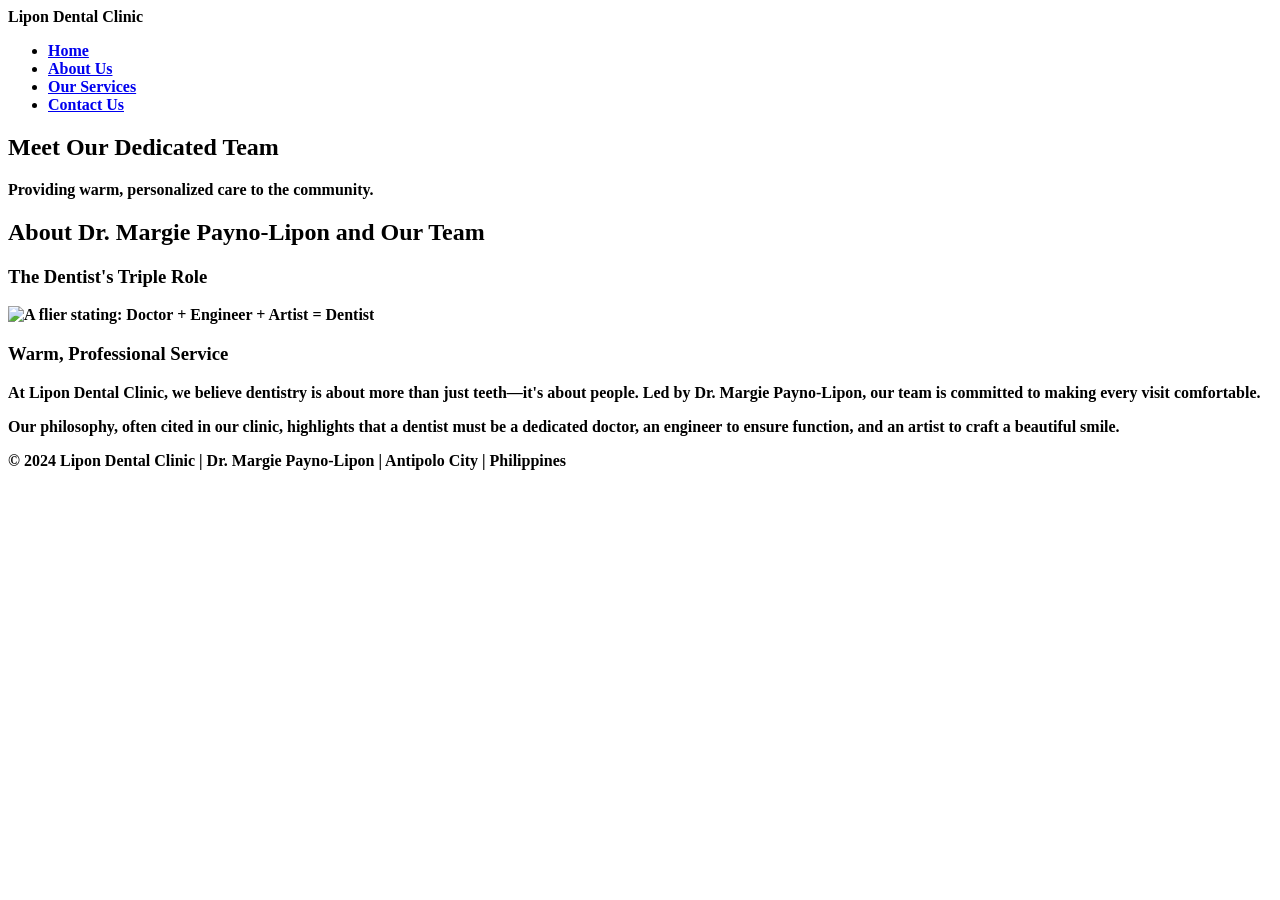
==== about.html @ e2c68709 "Create about.html" ====
<!DOCTYPE html>
<html lang="en">
<head>
    <meta charset="UTF-8">
    <meta name="viewport" content="width=device-width, initial-scale=1.0">
    <title>About Lipon Dental Clinic | Meet Dr. Margie Payno-Lipon and Team</title>
    <link rel="stylesheet" href="css/style.css">
</head>
<body>

    <header>
        <nav>
            <div class="logo-text"><strong>Lipon Dental Clinic</div>
            <ul>
                <li><a href="index.html">Home</a></li>
                <li><a href="about.html" class="active">About Us</a></li>
                <li><a href="services.html">Our Services</a></li>
                <li><a href="contact.html">Contact Us</a></li>
            </ul>
        </nav>
    </header>

    <main>
        <section class="hero about-hero">
            <h1>Meet Our Dedicated Team</h1>
            <p>Providing warm, personalized care to the community.</p>
        </section>

        <section class="about-container">
            <h2>About Dr. Margie Payno-Lipon and Our Team</h2>
            <div class="flex-grid">
                <div class="flex-item">
                    <h3>The Dentist's Triple Role</h3>
                    <img src="images/dentist-quote.jpg" alt="A flier stating: Doctor + Engineer + Artist = Dentist" class="img-responsive">
                </div>
                <div class="flex-item">
                    <h3>Warm, Professional Service</h3>
                    <p>At Lipon Dental Clinic, we believe dentistry is about more than just teeth—it's about people. Led by Dr. Margie Payno-Lipon, our team is committed to making every visit comfortable.</p>
                    <p>Our philosophy, often cited in our clinic, highlights that a dentist must be a dedicated doctor, an engineer to ensure function, and an artist to craft a beautiful smile.</p>
                </div>
            </div>
        </section>
    </main>

    <footer>
        <p>&copy; 2024 Lipon Dental Clinic | Dr. Margie Payno-Lipon | Antipolo City | Philippines</p>
    </footer>

</body>
</html>
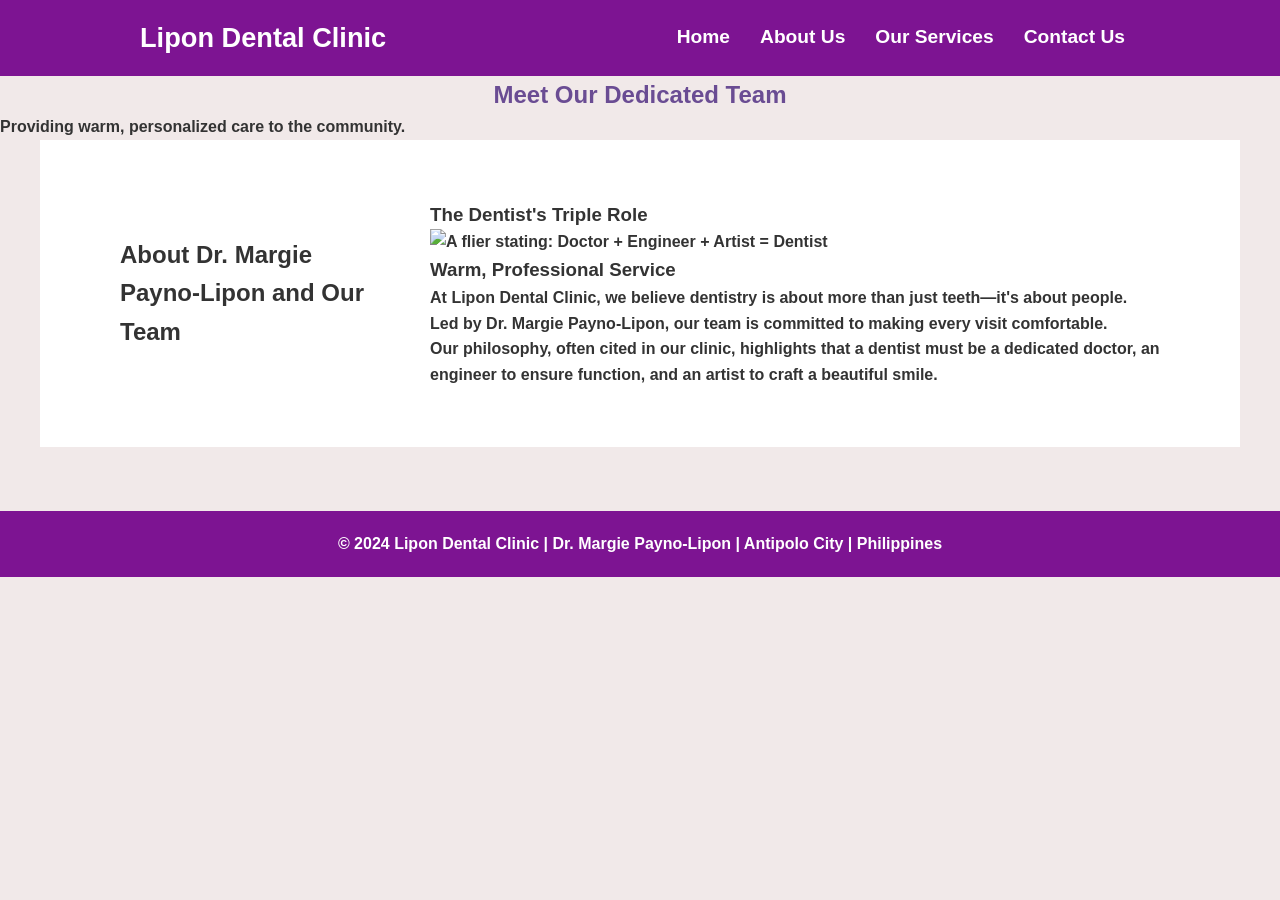
==== commit 55476abd: "Update about.html" ====
--- a/about.html
+++ b/about.html
@@ -4,7 +4,7 @@
     <meta charset="UTF-8">
     <meta name="viewport" content="width=device-width, initial-scale=1.0">
     <title>About Lipon Dental Clinic | Meet Dr. Margie Payno-Lipon and Team</title>
-    <link rel="stylesheet" href="css/style.css">
+    <link rel="stylesheet" href="css/all.css">
 </head>
 <body>
 
--- a/css/all.css
+++ b/css/all.css
@@ -0,0 +1,229 @@
+/* Basic Reset */
+* {
+    margin: 0;
+    padding: 0;
+    box-sizing: border-box;
+}
+
+body {
+    font-family: Arial, sans-serif;
+    line-height: 1.6;
+    color: #333;
+    background-color: #f4f4f4;
+}
+
+
+/* Navigation */
+header {
+    background: #7d1492;
+    color: white;
+    padding: 1rem 0;
+}
+
+.logo-text{
+    font-size: 1.7rem;
+    float: left;
+}
+nav {
+    display: flex;
+    justify-content: space-between;
+    align-items: center;
+    max-width: 1000px;
+    margin: auto;
+    
+}
+
+nav ul {
+    display: flex;
+    list-style: none;
+}
+
+nav ul li a {
+    color: white;
+    text-decoration: none;
+    padding: 0 15px;
+    font-size: 1.2rem;
+}
+
+nav ul li a.active {
+    font-weight: bold;
+}
+
+/* Appoint Section */
+.appoint-text {
+    background: #010e11;
+    text-align: center;
+    padding: 60px 20px;
+}
+
+.appoint-text p {
+    color: #e8e2e9;
+}
+
+.appoint-text h2 {
+    font-size: 2.5rem;
+    color: #f1eef1;
+    margin-bottom: 10px;
+}
+
+.cta-button {
+    display: inline-block;
+    background: #7d1492;
+    color: white;
+    padding: 10px 20px;
+    text-decoration: none;
+    border-radius: 5px;
+    margin-top: 20px;
+}
+
+/* Content Grid */
+.front-container {
+    display: flex;
+  background-color: white;
+  align-items: center;
+  justify-content: space-between;
+  padding: 60px 80px;
+  max-width: 1200px;
+  margin: auto;
+  gap: 40px;
+  flex-direction: row-reverse;
+}
+
+.front-container h1 {
+    font-family: 'Poppins', cursive;
+    color: #7d1492;
+}
+.front h2 {
+  color: #7d1492;
+  font-size: 32px;
+  line-height: 1.4;
+  margin-bottom: 20px;
+}
+
+.front p {
+  color: #161414;
+  font-size: 16px;
+  line-height: 1.6;
+  margin-bottom: 30px;
+}
+.clinic {
+    background: rgb(244, 238, 245);
+    padding: 15px;
+    border: 1px solid #ddd;
+    flex: 1;
+}
+
+.clinicfront img {
+    width: 100%;
+    height: auto;
+    border-radius: 10px;
+}
+
+/* Background */
+body{
+    background-color: #f1e9e9;
+}
+
+/* dentist */
+.Dentist {
+  display: flex;
+  background-color: white;
+  align-items: center;
+  justify-content: space-between;
+  padding: 60px 80px;
+  max-width: 1200px;
+  margin: auto;
+  gap: 40px;
+}
+
+.descrip {
+  flex: 1;
+}
+
+.descrip h2 {
+  color: #7d1492;
+  font-size: 32px;  
+  line-height: 1.4;
+  margin-bottom: 20px;
+}
+
+
+.image {
+  flex: 1;
+  text-align: right;
+}
+
+.image img {
+  max-width: 100%;
+  border-radius: 10px;
+}
+
+/*SERVICES*/
+ .servcontainer {
+            max-width: 800px;
+            margin: auto;
+            background: white;
+            padding: 20px;
+            border-radius: 15px;
+            box-shadow: 0 0 10px rgba(0,0,0,0.1);
+        }
+
+
+.services h2 {
+            color: #6a4c93;
+        }
+
+h1 {
+    text-align: center;
+    color: #6a4c93;
+        }
+       
+.services {
+            margin-top: 20px;
+        }
+
+.services h2 {    
+    color: #6a4c93;
+        }
+
+/* CONTACT */
+.contact-container {
+    max-width: 1000px;
+    margin: 40px auto;
+    text-align: center;
+    padding: 0 60px;
+    margin-top: auto;
+}        
+
+/* ABOUT */
+.about-container {
+  display: flex;
+  background-color: white;
+  align-items: center;
+  justify-content: space-between;
+  padding: 60px 80px;
+  max-width: 1200px;
+  margin: auto;
+  gap: 40px;
+}
+
+/* Footer */
+footer {
+    text-align: center;
+    padding: 20px;
+    background: #7d1492;
+    color: white;
+    margin-top: 5%;
+}
+
+
+/* Simple Mobile Responsive */
+@media (max-width: 768px) {
+    .grid-container {
+        flex-direction: column;
+    }
+    
+    nav {
+        flex-direction: column;
+    }
+}
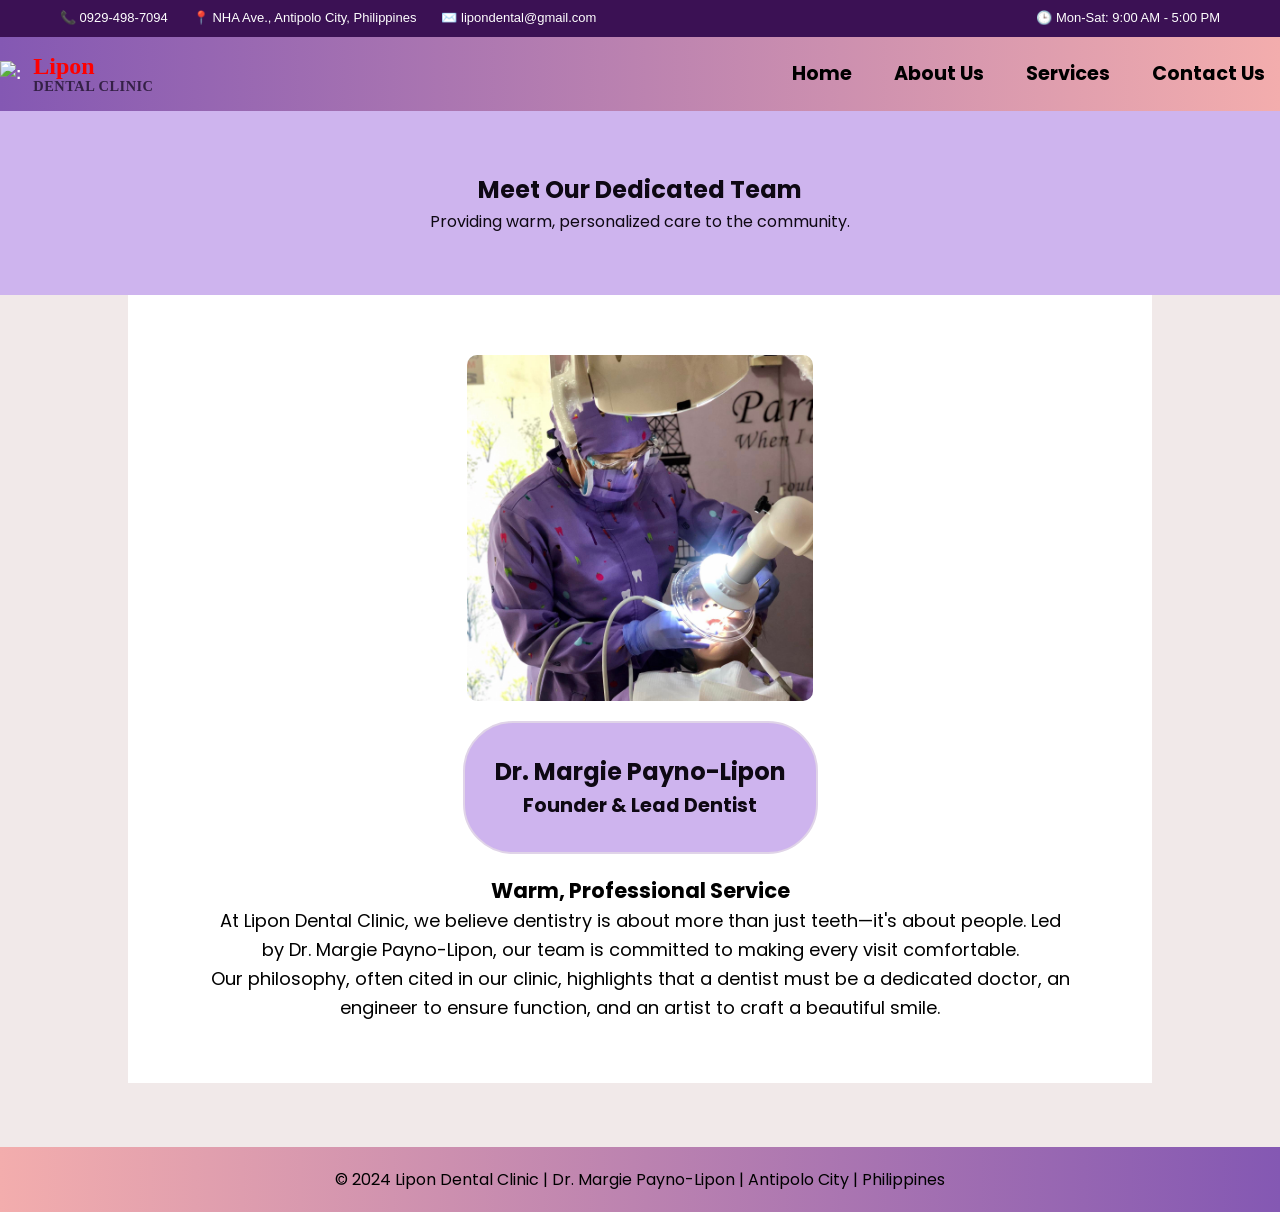
==== commit 3f82370d: "Add files via upload" ====
--- a/about.html
+++ b/about.html
@@ -1,50 +1,78 @@
-<!DOCTYPE html>
-<html lang="en">
-<head>
-    <meta charset="UTF-8">
-    <meta name="viewport" content="width=device-width, initial-scale=1.0">
-    <title>About Lipon Dental Clinic | Meet Dr. Margie Payno-Lipon and Team</title>
-    <link rel="stylesheet" href="css/all.css">
-</head>
-<body>
-
-    <header>
-        <nav>
-            <div class="logo-text"><strong>Lipon Dental Clinic</div>
-            <ul>
-                <li><a href="index.html">Home</a></li>
-                <li><a href="about.html" class="active">About Us</a></li>
-                <li><a href="services.html">Our Services</a></li>
-                <li><a href="contact.html">Contact Us</a></li>
-            </ul>
-        </nav>
-    </header>
-
-    <main>
-        <section class="hero about-hero">
-            <h1>Meet Our Dedicated Team</h1>
-            <p>Providing warm, personalized care to the community.</p>
-        </section>
-
-        <section class="about-container">
-            <h2>About Dr. Margie Payno-Lipon and Our Team</h2>
-            <div class="flex-grid">
-                <div class="flex-item">
-                    <h3>The Dentist's Triple Role</h3>
-                    <img src="images/dentist-quote.jpg" alt="A flier stating: Doctor + Engineer + Artist = Dentist" class="img-responsive">
-                </div>
-                <div class="flex-item">
-                    <h3>Warm, Professional Service</h3>
-                    <p>At Lipon Dental Clinic, we believe dentistry is about more than just teeth—it's about people. Led by Dr. Margie Payno-Lipon, our team is committed to making every visit comfortable.</p>
-                    <p>Our philosophy, often cited in our clinic, highlights that a dentist must be a dedicated doctor, an engineer to ensure function, and an artist to craft a beautiful smile.</p>
-                </div>
-            </div>
-        </section>
-    </main>
-
-    <footer>
-        <p>&copy; 2024 Lipon Dental Clinic | Dr. Margie Payno-Lipon | Antipolo City | Philippines</p>
-    </footer>
-
-</body>
-</html>
+<!DOCTYPE html>
+<html lang="en">
+<head>
+    <meta charset="UTF-8">
+    <meta name="viewport" content="width=device-width, initial-scale=1.0">
+    <title>About Lipon Dental Clinic | Meet Dr. Margie Payno-Lipon and Team</title>
+    <link rel="stylesheet" href="css/about.css">
+    <link href="https://fonts.googleapis.com/css2?family=Poppins:wght@400;600;700&display=swap" rel="stylesheet">
+</head>
+<body>
+
+    <div class="top-bar">
+    <div class="container">
+        <!-- Left Side Group -->
+        <div class="contact-left">
+            <span>📞 0929-498-7094</span>
+            <span>📍 NHA Ave., Antipolo City, Philippines</span>
+            <span>✉️ lipondental@gmail.com</span>
+        </div>
+
+        <!-- Right Side Group -->
+        <div class="schedule-right">
+            <span>🕒 Mon-Sat: 9:00 AM - 5:00 PM</span>
+        </div>
+    </div>
+</div>
+    
+    <header>
+        <nav>
+            <div class="logo-text">
+                <strong>
+                    <img src="images/logo.jpg" alt=":"> 
+                </strong>
+                  <span class="logo-title">
+                <span class="brand-name">Lipon</span>
+                <span class="brand-sub">DENTAL CLINIC</span>
+            </span>
+                </div>
+            
+                    <ul class="nav">
+                <div class="logo-text">
+                <li><a href="index.html" class="active">Home</a></li>
+                <li><a href="about.html">About Us</a></li>
+                <li><a href="services.html">Services</a></li>
+                <li><a href="contact.html">Contact Us</a></li>
+            </ul>
+        </nav>
+    </header>
+
+    <main>
+        <section class="headtext">
+            <h1>Meet Our Dedicated Team</h1>
+            <p>Providing warm, personalized care to the community.</p>
+        </section>
+
+        <section class="pic-container">
+            <img src="images/Dentist.jpg" alt="Dental Implants"> 
+
+            <div class="pictext">
+            <h2>Dr. Margie Payno-Lipon</h2>
+            <h3>Founder & Lead Dentist</h3>
+            </div>
+
+                <div class="descrip-item">
+                    <h3>Warm, Professional Service</h3>
+                    <p>At Lipon Dental Clinic, we believe dentistry is about more than just teeth—it's about people. Led by Dr. Margie Payno-Lipon, our team is committed to making every visit comfortable.</p>
+                    <p>Our philosophy, often cited in our clinic, highlights that a dentist must be a dedicated doctor, an engineer to ensure function, and an artist to craft a beautiful smile.</p>
+                </div>
+            
+        </section>
+    </main>
+
+    <footer>
+        <p>&copy; 2024 Lipon Dental Clinic | Dr. Margie Payno-Lipon | Antipolo City | Philippines</p>
+    </footer>
+
+</body>
+</html>
--- a/css/about.css
+++ b/css/about.css
@@ -0,0 +1,243 @@
+/* Basic Reset */
+* {
+    margin: 0;
+    padding: 0;
+    box-sizing: border-box;
+}
+
+.top-bar {
+    background-color: #3b1154; 
+    color: white;
+    padding: 8px 0;
+    font-size: 13px;
+    width: 100%;
+}
+
+.top-bar .container {
+    display: flex;
+    justify-content: space-between; /* Pushes groups to the far left and right */
+    align-items: center;
+    max-width: 1200px; /* Limits width to match your main header */
+    margin: 0 auto;    /* Centers the container on the screen */
+    padding: 0 20px;   /* Adds a small gap from the very edge of the screen */
+}
+
+.contact-left {
+    display: flex;
+    gap: 25px; /* Adds space between the phone, address, and email */
+}
+
+
+body {
+    font-family: Arial, sans-serif;
+    line-height: 1.6;
+    color: #333;
+    background-color: #f4f4f4;
+}
+
+
+/* Navigation */
+header {
+    background: #8458b3;
+    color: white;
+    padding: 1rem 0;
+    background: linear-gradient(to right, #8458b3, rgb(243, 173, 173))
+}
+
+/* Logo and Brand */
+.logo-text{
+   display: inline-flex;
+   
+   align-items: center;
+   gap: 12px;
+   
+   
+
+}
+.logo-title {
+    display: flex;
+  flex-direction: column;
+  line-height: 1.1;           
+  font-family: 'Georgia', serif; 
+}
+
+.brand-name {
+  color: #ff0000;          
+  font-weight: bold;
+  font-size: 1.5rem;         
+}
+
+/* Styling for the bottom line brand name (DENTAL CLINIC) */
+.brand-sub {
+  color: #342046;             
+  font-size: 0.9rem;          
+  font-weight: bold;
+  text-transform: uppercase;  
+  letter-spacing: 0.5px;      
+}
+
+
+.logo-text strong img {
+    width: 60px;
+    height: auto;
+}
+nav {
+    display: flex;
+    justify-content: space-between;
+    align-items: center;
+    max-width: 1700px;
+    margin: auto;  
+}
+
+nav ul {
+    display: flex;
+    list-style: none;
+    gap: 20px;
+}
+
+nav ul li a {
+    color: black;
+    text-decoration: none;
+    padding: 0 15px;
+    font-size: 1.2rem;
+    font-weight: bold;
+    font-family: 'Poppins', sans-serif;
+}
+
+
+
+/* Meet our dedicated team */
+.headtext {
+    background: #ceb4ee;
+    color: #0e0813;
+    text-align: center;
+    padding: 60px 20px;
+    margin: 0px auto;
+    width: 100%;
+    font-family: 'Poppins', sans-serif;
+    
+}
+
+/* Dr. Lipon Picture */
+.pic-container {
+    display: flex;
+    flex-direction: column;
+    align-items: center;
+    background-color: white;
+    width: 80%;
+    max-width: 1200px;
+    padding: 60px 80px;
+    margin-left: auto;
+    margin-right: auto;
+    gap: 20px;
+}
+
+.pic-container img {
+  max-width: 40%;
+  border-radius: 10px;
+}
+
+.pictext {
+    background-color: #ceb4ee;
+    padding: 30px;
+    color: #0e0813;
+    display: flex;
+    flex-direction: column;
+    border: 1px solid #ccc;
+    border-color: #e0d4e8;
+    border-radius: 50px;
+    border-width: 2px;
+    font-family: 'Poppins', sans-serif;
+}
+
+.pictext h3 {
+    font-size: 120%;
+    text-align: center;
+}
+
+/* Dr. Lipon Description */
+.descrip-item {
+  margin-top: 0px ;
+  color: black;
+  font-size: 18px;
+  text-align: center;
+  width: 100%;
+  font-family: 'Poppins', sans-serif;
+}
+
+/* Background */
+body{
+    background-color: #f1e9e9;
+}
+
+
+
+/* Footer */
+footer {
+    text-align: center;
+    padding: 20px;
+    background: #8458b3;
+    color: black;
+    margin-top: 5%;
+    font-family: 'Poppins', sans-serif;
+    background: linear-gradient(to left, #8458b3, rgb(243, 173, 173))
+}
+
+
+/* Mobile Responsive Styles */
+@media screen and (max-width: 768px) {
+    /* Stack Nav Links */
+    nav {
+        flex-direction: column;
+        padding: 10px;
+    }
+
+    .logo-text {
+        float: none;
+        margin-bottom: 15px;
+    }
+
+    nav ul {
+        flex-direction: column;
+        width: 100%;
+        text-align: center;
+    }
+
+    nav ul li {
+        margin: 10px 0;
+    }
+
+    /* Stack Row Containers into Columns */
+    .front-container, 
+    .Dentist, 
+    .about-container {
+        flex-direction: column !important;
+        padding: 40px 20px;
+        text-align: center;
+    }
+
+    /* Fix Image Scaling */
+    .image, .clinicfront {
+        width: 100%;
+    }
+
+    .image img, .clinicfront img {
+        max-width: 100%;
+        height: auto;
+    }
+
+    /* Adjust Headings for smaller screens */
+    .appoint-text h2, 
+    .front h2, 
+    .descrip h2 {
+        font-size: 1.8rem;
+    }
+
+    /* Adjust Outer Containers */
+    .contact-container, 
+    .servcontainer {
+        width: 95%;
+        padding: 20px;
+        margin: 20px auto;
+    }
+}
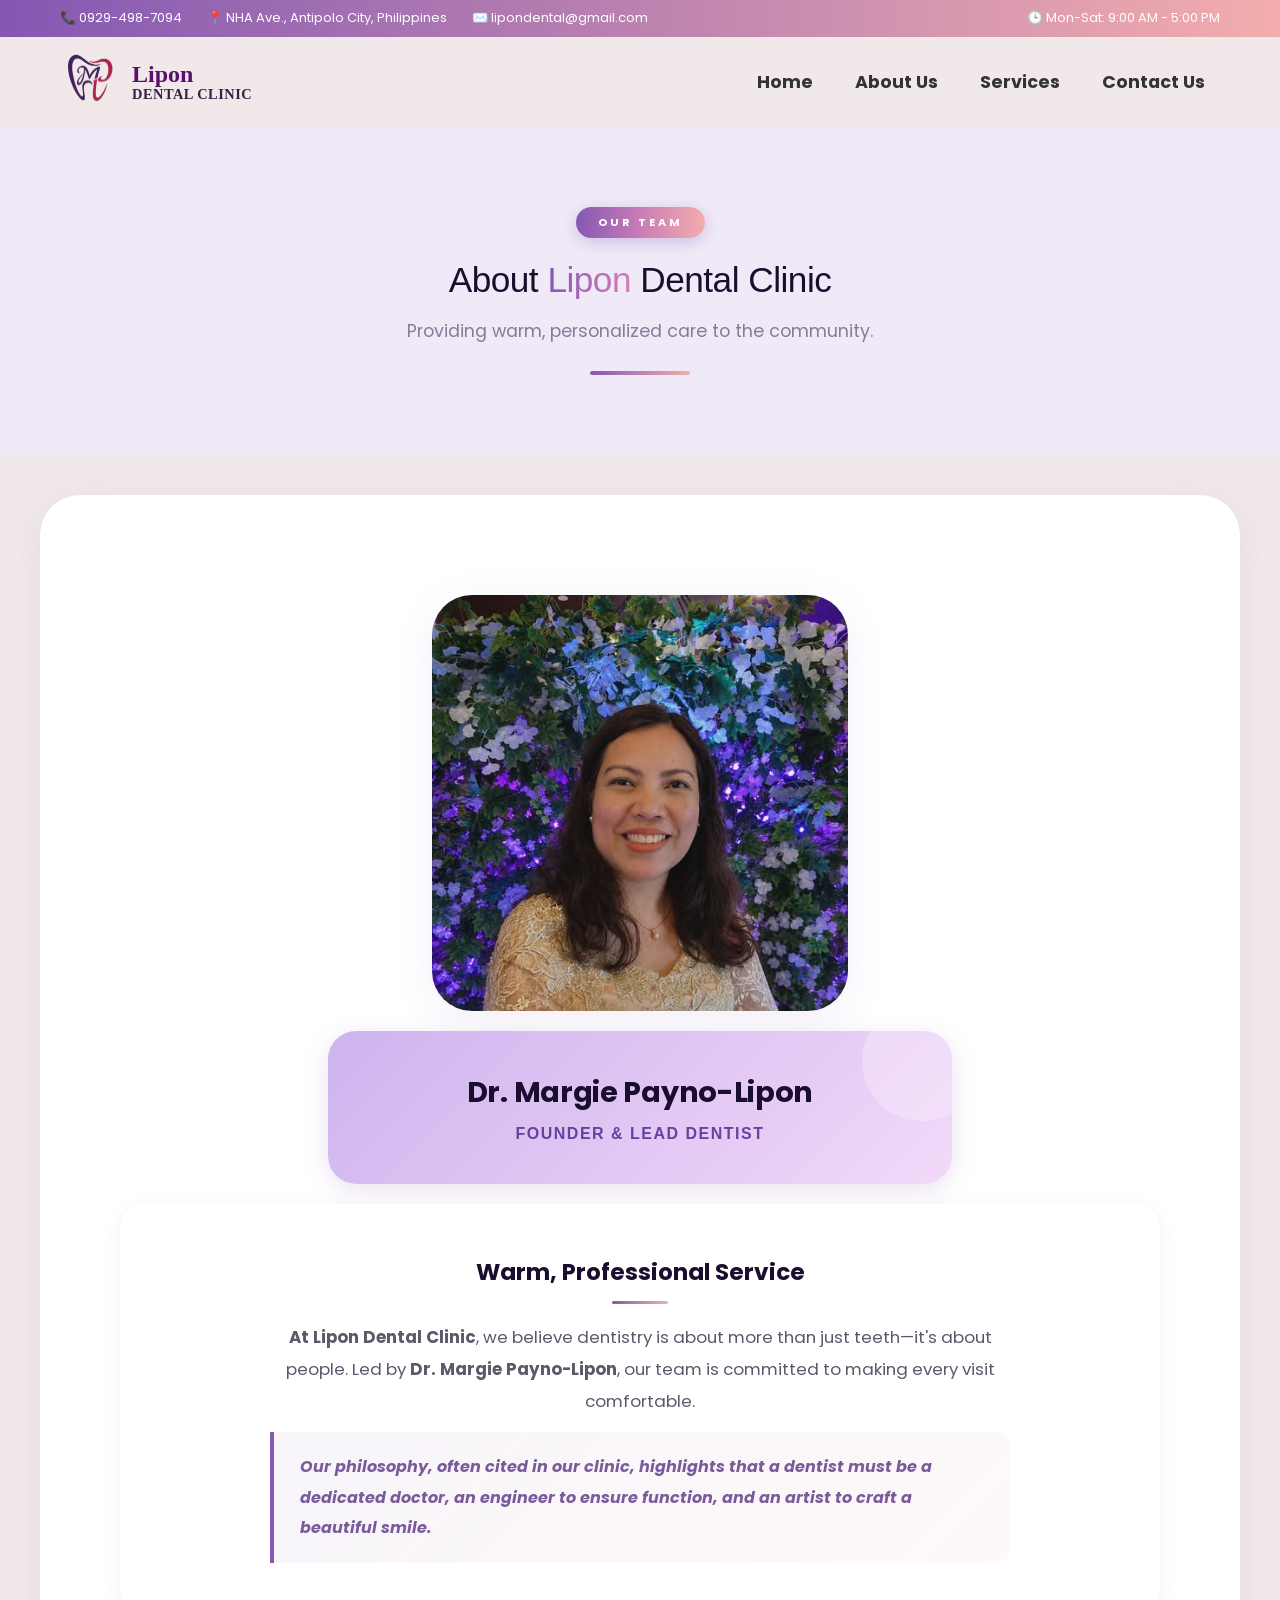
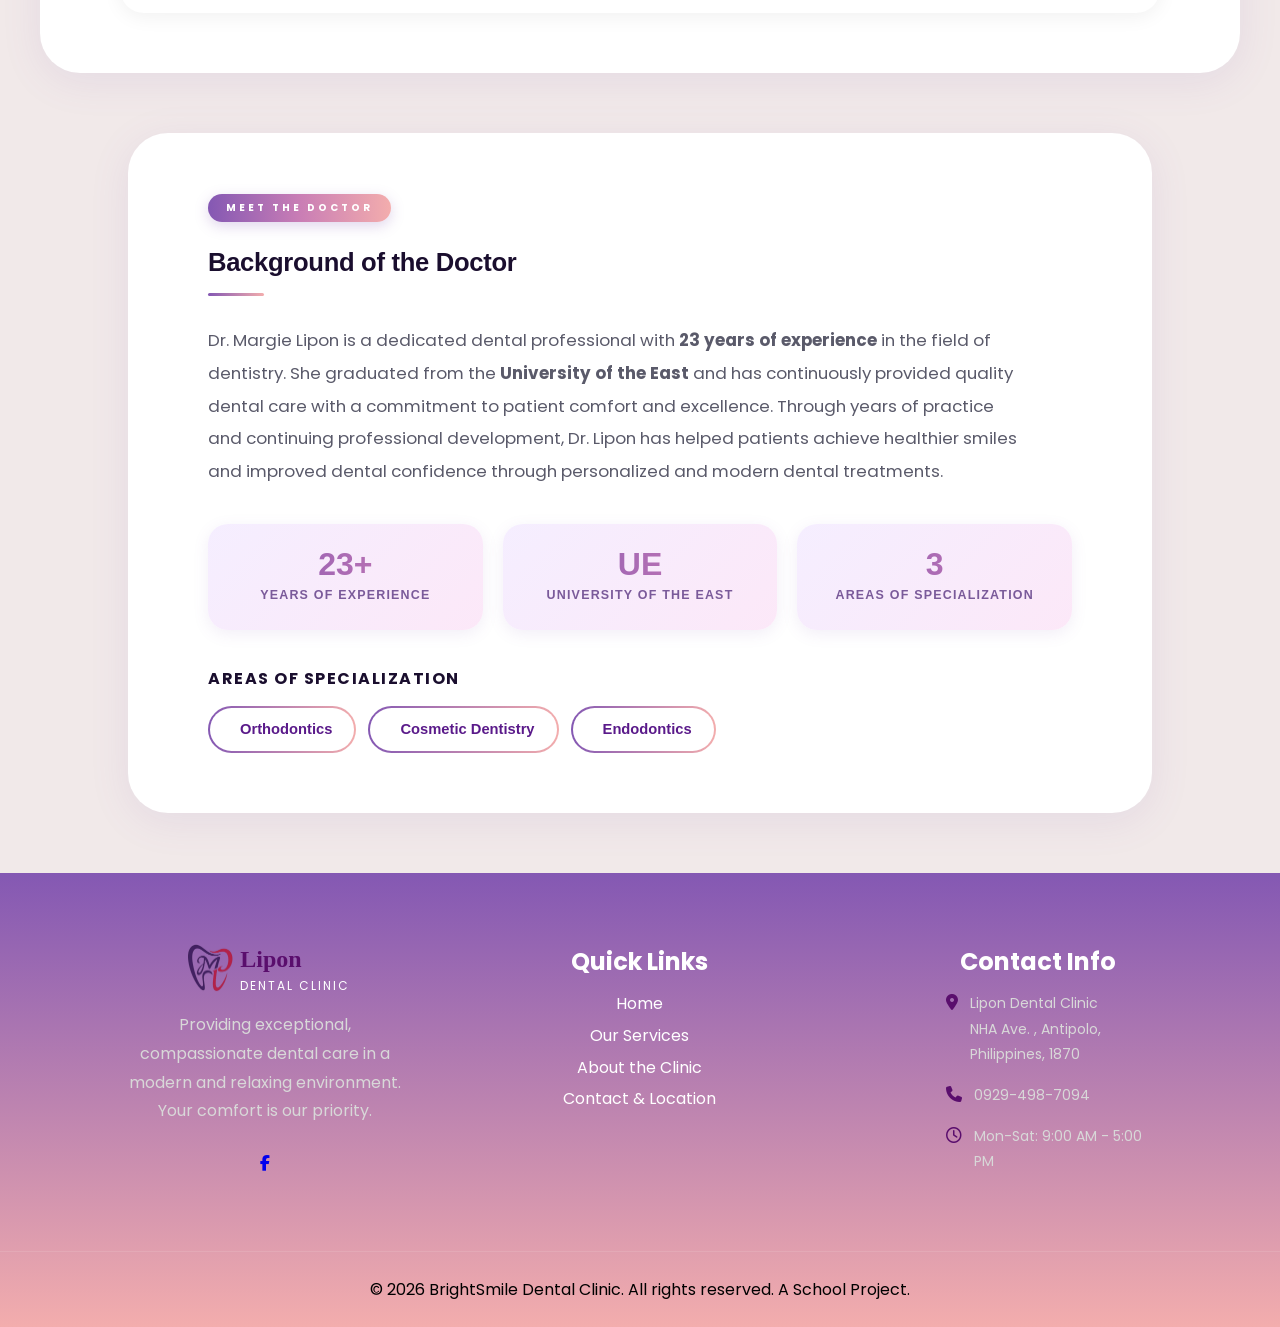
==== commit 1b68e12f: "Add files via upload" ====
--- a/about.html
+++ b/about.html
@@ -6,6 +6,7 @@
     <title>About Lipon Dental Clinic | Meet Dr. Margie Payno-Lipon and Team</title>
     <link rel="stylesheet" href="css/about.css">
     <link href="https://fonts.googleapis.com/css2?family=Poppins:wght@400;600;700&display=swap" rel="stylesheet">
+    <link rel="stylesheet" href="https://cdnjs.cloudflare.com/ajax/libs/font-awesome/6.5.1/css/all.min.css">
 </head>
 <body>
 
@@ -48,13 +49,16 @@
     </header>
 
     <main>
-        <section class="headtext">
-            <h1>Meet Our Dedicated Team</h1>
-            <p>Providing warm, personalized care to the community.</p>
-        </section>
+       <section class="headtext">
+    <span class="eyebrow"> Our Team </span>
+   
+    <h1>About <span class="highlight">Lipon</span> Dental Clinic</h1>
+    <p>Providing warm, personalized care to the community.</p>
+    <div class="headtext-divider"></div>
+</section>
 
         <section class="pic-container">
-            <img src="images/Dentist.jpg" alt="Dental Implants"> 
+            <img src="images/Doc.LIpon.jpg" alt="Dental Implants"> 
 
             <div class="pictext">
             <h2>Dr. Margie Payno-Lipon</h2>
@@ -63,16 +67,130 @@
 
                 <div class="descrip-item">
                     <h3>Warm, Professional Service</h3>
-                    <p>At Lipon Dental Clinic, we believe dentistry is about more than just teeth—it's about people. Led by Dr. Margie Payno-Lipon, our team is committed to making every visit comfortable.</p>
-                    <p>Our philosophy, often cited in our clinic, highlights that a dentist must be a dedicated doctor, an engineer to ensure function, and an artist to craft a beautiful smile.</p>
+                    <p><b>At Lipon Dental Clinic</b>, we believe dentistry is about more than just teeth—it's about people. Led by <b>Dr. Margie Payno-Lipon</b>, our team is committed to making every visit comfortable.</p>
+                    <p><b>Our philosophy, often cited in our clinic, highlights that a dentist must be a dedicated doctor, an engineer to ensure function, and an artist to craft a beautiful smile.</b></p>
                 </div>
             
         </section>
+
+        </section>
+
+        <!-- ── DOCTOR BACKGROUND SECTION ── -->
+        <section class="doctor-bg-section">
+            <span class="section-label">Meet the Doctor</span>
+            <h3>Background of the Doctor</h3>
+            <div class="doctor-bg-divider"></div>
+
+            <p class="bio">
+                Dr. Margie Lipon is a dedicated dental professional with <strong>23 years of experience</strong> in the field of dentistry. She graduated from the <strong>University of the East</strong> and has continuously provided quality dental care with a commitment to patient comfort and excellence. Through years of practice and continuing professional development, Dr. Lipon has helped patients achieve healthier smiles and improved dental confidence through personalized and modern dental treatments.
+            </p>
+
+            <!-- Stats -->
+            <div class="doctor-stats">
+                <div class="stat-card">
+                    <div class="stat-number">23+</div>
+                    <div class="stat-label">Years of Experience</div>
+                </div>
+                <div class="stat-card">
+                    <div class="stat-number">UE</div>
+                    <div class="stat-label">University of the East</div>
+                </div>
+                <div class="stat-card">
+                    <div class="stat-number">3</div>
+                    <div class="stat-label">Areas of Specialization</div>
+                </div>
+            </div>
+
+            <!-- Specializations -->
+            <div class="specializations-title">Areas of Specialization</div>
+            <div class="spec-tags">
+                <span class="spec-tag"><span class="spec-icon"></span> Orthodontics</span>
+                <span class="spec-tag"><span class="spec-icon"></span> Cosmetic Dentistry</span>
+                <span class="spec-tag"><span class="spec-icon"></span> Endodontics</span>
+            </div>
+        </section>
+
     </main>
 
     <footer>
-        <p>&copy; 2024 Lipon Dental Clinic | Dr. Margie Payno-Lipon | Antipolo City | Philippines</p>
-    </footer>
+  <div class="footer-container">
 
+    
+    <div class="footer-box">
+      <div class="logo">
+        <div class="logo-text"><strong>      
+            <img src="images/logo.jpg" alt=":"> 
+                </strong>
+            </div>
+        <div>
+          <h2 style="color: #5a0e6d;">Lipon</h2>
+          <span style="color: white;">DENTAL CLINIC</span>
+        </div>
+      </div>
+
+      <p>
+        Providing exceptional, compassionate dental care
+        in a modern and relaxing environment. Your
+        comfort is our priority.
+      </p>
+
+      <div class="socials">
+        <a href="https://www.facebook.com/profile.php?id=100076051967829&rdid=zDKnbMTBzOsSBwg0&share_url=https%3A%2F%2Fwww.facebook.com%2Fshare%2F1KuawXyeBv%2F" target="_blank"> <i class="fa-brands fa-facebook-f"></i></a>
+      </div>
+    </div>
+
+    
+    <div class="footer-box">
+      <h3>Quick Links</h3>
+      <ul>
+        <li><a href="index.html">Home</a></li>
+        <li><a href="services.html">Our Services</a></li>
+        <li><a href="about.html">About the Clinic</a></li>
+        <li><a href="contact.html">Contact & Location</a></li>
+      </ul>
+    </div>
+
+
+    
+    <div class="footer-box">
+        <div class="contact-header">
+            <h3>Contact Info</h3>
+        </div>
+      
+      <div class="contact-item">
+        <i class="fa-solid fa-location-dot"></i>
+        <p>Lipon Dental Clinic<br>NHA Ave. , Antipolo, Philippines, 1870</p>
+      </div>
+
+      <div class="contact-item">
+        <i class="fa-solid fa-phone"></i>
+        <p>0929-498-7094</p>
+      </div>
+
+      <div class="contact-item">
+        <i class="fa-regular fa-clock"></i>
+        <p>
+          Mon-Sat: 9:00 AM - 5:00 PM
+        </p>
+      </div>
+    </div>
+
+  </div>
+
+  
+  <div class="footer-bottom">
+    © 2026 BrightSmile Dental Clinic. All rights reserved. A School Project.
+  </div>
+
+    <script>
+    window.addEventListener('scroll', function () {
+        const header = document.querySelector('header');
+        if (window.scrollY > 10) {
+            header.classList.add('scrolled');
+        } else {
+            header.classList.remove('scrolled');
+        }
+    });
+</script>
 </body>
 </html>
--- a/css/about.css
+++ b/css/about.css
@@ -1,243 +1,728 @@
-/* Basic Reset */
 * {
     margin: 0;
     padding: 0;
     box-sizing: border-box;
 }
 
+/* ── bisaya ── */
+/* Ito yung pinaka taas na mini info bar */
 .top-bar {
-    background-color: #3b1154; 
     color: white;
     padding: 8px 0;
     font-size: 13px;
     width: 100%;
-}
-
+    position: relative;
+    top: 0;
+    background: linear-gradient(to right, #8458b3, rgb(243, 173, 173));
+}
+
+/* Container para maayos yung alignment ng laman */
 .top-bar .container {
     display: flex;
-    justify-content: space-between; /* Pushes groups to the far left and right */
+    justify-content: space-between;
     align-items: center;
-    max-width: 1200px; /* Limits width to match your main header */
-    margin: 0 auto;    /* Centers the container on the screen */
-    padding: 0 20px;   /* Adds a small gap from the very edge of the screen */
+    max-width: 1200px;
+    margin: 0 auto;
+    padding: 0 20px;
 }
 
 .contact-left {
     display: flex;
-    gap: 25px; /* Adds space between the phone, address, and email */
-}
-
-
+    gap: 25px;
+}
+
+/* ── BODY ── */
+/* Overall design ng buong page */
 body {
-    font-family: Arial, sans-serif;
+    font-family: 'Poppins', Arial, sans-serif;
     line-height: 1.6;
     color: #333;
-    background-color: #f4f4f4;
-}
-
-
-/* Navigation */
+    background-color: #f1e9e9;
+}
+
+/* Sticky navbar para kahit nag scroll ka visible parin */
 header {
-    background: #8458b3;
-    color: white;
+    background: #f1e9e9;
     padding: 1rem 0;
-    background: linear-gradient(to right, #8458b3, rgb(243, 173, 173))
-}
-
-/* Logo and Brand */
-.logo-text{
-   display: inline-flex;
-   
-   align-items: center;
-   gap: 12px;
-   
-   
-
-}
+    width: 100%;
+    position: sticky;
+    top: 0;
+    z-index: 999;
+    transition: all 0.3s ease;
+}
+
+header.scrolled {
+    background: rgba(255, 255, 255, 0.8);
+    backdrop-filter: blur(10px);
+    -webkit-backdrop-filter: blur(10px);
+    box-shadow: 0 2px 10px rgba(0,0,0,0.1);
+}
+
+
+nav {
+    display: flex;
+    justify-content: space-between;
+    align-items: center;
+    max-width: 1200px;
+    margin: auto;
+    padding: 0 20px;
+}
+
+.logo-text {
+    display: inline-flex;
+    align-items: center;
+    gap: 12px;
+    text-decoration: none;
+}
+
 .logo-title {
     display: flex;
-  flex-direction: column;
-  line-height: 1.1;           
-  font-family: 'Georgia', serif; 
+    flex-direction: column;
+    line-height: 1.1;
+    font-family: 'Georgia', serif;
 }
 
 .brand-name {
-  color: #ff0000;          
-  font-weight: bold;
-  font-size: 1.5rem;         
-}
-
-/* Styling for the bottom line brand name (DENTAL CLINIC) */
+    color: #5a0e6d;
+    font-weight: bold;
+    font-size: 1.5rem;
+}
+
 .brand-sub {
-  color: #342046;             
-  font-size: 0.9rem;          
-  font-weight: bold;
-  text-transform: uppercase;  
-  letter-spacing: 0.5px;      
-}
-
+    color: #342046;
+    font-size: 0.9rem;
+    font-weight: bold;
+    text-transform: uppercase;
+    letter-spacing: 0.5px;
+}
 
 .logo-text strong img {
     width: 60px;
     height: auto;
 }
-nav {
-    display: flex;
-    justify-content: space-between;
-    align-items: center;
-    max-width: 1700px;
-    margin: auto;  
-}
 
 nav ul {
     display: flex;
     list-style: none;
-    gap: 20px;
+    gap: 10px;
 }
 
 nav ul li a {
-    color: black;
+    color: #333;
     text-decoration: none;
-    padding: 0 15px;
-    font-size: 1.2rem;
+    padding: 8px 15px;
+    font-size: 1.1rem;
     font-weight: bold;
-    font-family: 'Poppins', sans-serif;
-}
-
-
-
-/* Meet our dedicated team */
+    transition: color 0.3s;
+}
+
+nav ul li a:hover {
+    color: #8458b3;
+}
+
+/* ── HEADTEXT ── */
 .headtext {
-    background: #ceb4ee;
-    color: #0e0813;
+    position: relative;
     text-align: center;
-    padding: 60px 20px;
-    margin: 0px auto;
+    padding: 80px 20px 80px;
     width: 100%;
     font-family: 'Poppins', sans-serif;
-    
-}
-
-/* Dr. Lipon Picture */
+    overflow: hidden;
+    background: #f0eaf8;
+    margin: 0;
+    display: block;
+}
+
+
+
+
+
+
+
+.headtext .eyebrow {
+    display: inline-flex;
+    align-items: center;
+    gap: 8px;
+    background: linear-gradient(90deg, #8458b3, #c97db5, #f3adad);
+    color: white;
+    font-size: 11px;
+    font-weight: 700;
+    letter-spacing: 3px;
+    text-transform: uppercase;
+    padding: 7px 22px;
+    border-radius: 30px;
+    margin-bottom: 22px;
+    box-shadow: 0 4px 16px rgba(132, 88, 179, 0.3);
+}
+
+.headtext h1 {
+    font-size: 2.2rem;
+    font-weight: 500;
+    color: #1a0e2e;
+    line-height: 1.15;
+    margin-bottom: 16px;
+    letter-spacing: -0.5px;
+}
+
+.headtext h1 .highlight {
+    background: linear-gradient(90deg, #8458b3, #d47fb5);
+    -webkit-background-clip: text;
+    -webkit-text-fill-color: transparent;
+    background-clip: text;
+}
+
+.headtext p {
+    font-size: 1.1rem;
+    color: #8a7a9a;
+    max-width: 600px;
+    margin: 0 auto 24px;
+    line-height: 1.7;
+}
+
+.headtext-divider {
+    width: 100px;
+    height: 4px;
+    background: linear-gradient(90deg, #8458b3, #f3adad);
+    border-radius: 4px;
+    margin: 0 auto;
+}
+
+.headtext-dots {
+    display: flex;
+    justify-content: center;
+    gap: 6px;
+    margin-bottom: 20px;
+}
+
+.headtext-dots span {
+    width: 6px;
+    height: 6px;
+    border-radius: 50%;
+    background: linear-gradient(90deg, #8458b3, #f3adad);
+    opacity: 0.4;
+}
+
+.headtext-dots span:nth-child(2) {
+    opacity: 0.65;
+    transform: scale(1.2);
+}
+
+/* ── PIC CONTAINER ── */
 .pic-container {
     display: flex;
     flex-direction: column;
     align-items: center;
     background-color: white;
+    width: 100%;
+    max-width: 1200px;
+    padding: 60px 80px;
+    margin: 40px auto 60px;
+    gap: 20px;
+    border-radius: 40px;
+    box-shadow: 0 8px 40px rgba(132, 88, 179, 0.10);
+}
+
+.pic-container img {
+    max-width: 40%;
+    margin-top: 40px;
+    border-radius: 40px;
+    box-shadow: 0 8px 40px rgba(132, 88, 179, 0.10);
+}
+
+/* ── PICTEXT ── */
+.pictext {
+    background: linear-gradient(135deg, #ceb4ee, #f2d8f8);
+    padding: 38px 60px;
+    color: #0e0813;
+    display: flex;
+    flex-direction: column;
+    align-items: center;
+    border-radius: 28px;
+    box-shadow: 0 6px 24px rgba(132, 88, 179, 0.18);
+    font-family: 'Poppins', sans-serif;
+    position: relative;
+    overflow: hidden;
+    transition: transform 0.3s ease, box-shadow 0.3s ease;
+    width: 60%;
+}
+
+.pictext:hover {
+    transform: translateY(-3px);
+    box-shadow: 0 10px 32px rgba(132, 88, 179, 0.25);
+}
+
+.pictext::before {
+    content: '';
+    position: absolute;
+    top: -30px;
+    right: -30px;
+    width: 120px;
+    height: 120px;
+    border-radius: 50%;
+    background: rgba(255, 255, 255, 0.25);
+    pointer-events: none;
+}
+
+.pictext h2 {
+    font-size: 1.8rem;
+    font-weight: 700;
+    color: #1a0e2e;
+    text-align: center;
+    margin-bottom: 6px;
+    letter-spacing: -0.3px;
+}
+
+.pictext h3 {
+    font-size: 1rem;
+    font-weight: 600;
+    color: #6b3fa0;
+    text-align: center;
+    text-transform: uppercase;
+    letter-spacing: 1.5px;
+}
+
+.pictext h3::after {
+    font-size: 0.9rem;
+}
+
+/* ── DESCRIPTION SECTION ── */
+.descrip-item {
+    background: white;
+    border-radius: 24px;
+    padding: 50px 64px;
+    color: #333;
+    font-size: 1.08rem;
+    text-align: center;
+    width: 100%;
+    font-family: 'Poppins', sans-serif;
+    box-shadow: 0 4px 20px rgba(0, 0, 0, 0.06);
+    position: relative;
+}
+
+.descrip-item h3 {
+    font-size: 1.45rem;
+    font-weight: 700;
+    color: #1a0e2e;
+    margin-bottom: 18px;
+    display: inline-block;
+}
+
+.descrip-item h3::after {
+    content: '';
+    display: block;
+    width: 56px;
+    height: 3px;
+    background: linear-gradient(90deg, #8458b3, #f3adad);
+    border-radius: 2px;
+    margin: 10px auto 0;
+}
+
+.descrip-item p {
+    color: #5a5a6a;
+    font-size: 1.05rem;
+    line-height: 1.9;
+    max-width: 740px;
+    margin: 0 auto 14px;
+}
+
+.descrip-item p:last-child {
+    margin-bottom: 0;
+    font-style: italic;
+    color: #7a5a9a;
+    padding: 20px 26px;
+    background: linear-gradient(135deg, rgba(132,88,179,0.06), rgba(243,173,173,0.08));
+    border-left: 4px solid #8458b3;
+    border-radius: 0 14px 14px 0;
+    text-align: left;
+    font-size: 1rem;
+    
+}
+
+/* ── DOCTOR BACKGROUND SECTION ── */
+.doctor-bg-section {
     width: 80%;
     max-width: 1200px;
+    margin: 0 auto 60px;
+    background: white;
+    border-radius: 40px;
     padding: 60px 80px;
-    margin-left: auto;
-    margin-right: auto;
+    box-shadow: 0 8px 40px rgba(132, 88, 179, 0.10);
+    font-family: 'Poppins', sans-serif;
+}
+
+.doctor-bg-section .section-label {
+    display: inline-flex;
+    align-items: center;
+    gap: 1px;
+    background: linear-gradient(90deg, #8458b3, #c97db5, #f3adad);
+    color: white;
+    font-size: 10px;
+    font-weight: 700;
+    letter-spacing: 3px;
+    text-transform: uppercase;
+    padding: 6px 18px;
+    border-radius: 30px;
+    margin-bottom: 20px;
+    box-shadow: 0 4px 14px rgba(132, 88, 179, 0.25);
+}
+
+.doctor-bg-section h3 {
+    font-size: 1.6rem;
+    font-weight: 800;
+    color: #1a0e2e;
+    margin-bottom: 10px;
+    letter-spacing: -0.3px;
+}
+
+.doctor-bg-divider {
+    width: 56px;
+    height: 3px;
+    background: linear-gradient(90deg, #8458b3, #f3adad);
+    border-radius: 2px;
+    margin-bottom: 28px;
+}
+
+.doctor-bg-section p.bio {
+    color: #5a5a6a;
+    font-size: 1.05rem;
+    line-height: 1.95;
+    max-width: 820px;
+    margin-bottom: 36px;
+}
+
+/* ── STATS ROW ── */
+.doctor-stats {
+    display: flex;
     gap: 20px;
-}
-
-.pic-container img {
-  max-width: 40%;
-  border-radius: 10px;
-}
-
-.pictext {
-    background-color: #ceb4ee;
-    padding: 30px;
-    color: #0e0813;
+    margin-bottom: 36px;
+    flex-wrap: wrap;
+}
+
+.stat-card {
+    flex: 1;
+    min-width: 140px;
+    background: linear-gradient(135deg, #f5eeff, #fce8f8);
+    border-radius: 20px;
+    padding: 24px 20px;
+    text-align: center;
+    box-shadow: 0 4px 16px rgba(132, 88, 179, 0.10);
+    transition: transform 0.3s ease, box-shadow 0.3s ease;
+}
+
+.stat-card:hover {
+    transform: translateY(-4px);
+    box-shadow: 0 8px 24px rgba(132, 88, 179, 0.18);
+}
+
+.stat-card .stat-number {
+    font-size: 2rem;
+    font-weight: 800;
+    background: linear-gradient(90deg, #8458b3, #d47fb5);
+    -webkit-background-clip: text;
+    -webkit-text-fill-color: transparent;
+    background-clip: text;
+    line-height: 1;
+    margin-bottom: 6px;
+}
+
+.stat-card .stat-label {
+    font-size: 0.78rem;
+    font-weight: 600;
+    color: #7a5a9a;
+    text-transform: uppercase;
+    letter-spacing: 1.2px;
+}
+
+/* ── SPECIALIZATIONS ── */
+.specializations-title {
+    font-size: 1rem;
+    font-weight: 700;
+    color: #1a0e2e;
+    text-transform: uppercase;
+    letter-spacing: 1.5px;
+    margin-bottom: 14px;
+}
+
+.spec-tags {
+    display: flex;
+    flex-wrap: wrap;
+    gap: 12px;
+}
+
+.spec-tag {
+    display: inline-flex;
+    align-items: center;
+    gap: 8px;
+    padding: 10px 22px;
+    border-radius: 50px;
+    font-size: 0.92rem;
+    font-weight: 600;
+    border: 2px solid transparent;
+    background: linear-gradient(white, white) padding-box,
+                linear-gradient(90deg, #8458b3, #f3adad) border-box;
+    color: #5a1a8a;
+    transition: background 0.3s ease, color 0.3s ease, transform 0.2s ease;
+    cursor: default;
+}
+
+.spec-tag:hover {
+    background: linear-gradient(90deg, #8458b3, #d47fb5) padding-box,
+                linear-gradient(90deg, #8458b3, #f3adad) border-box;
+    color: white;
+    transform: translateY(-2px);
+}
+
+.spec-tag .spec-icon {
+    font-size: 1rem;
+}
+
+
+footer{
+    background: linear-gradient(to bottom, #8458b3, rgb(243, 173, 173));
+    color:white;
+    padding-top:70px;
+}
+
+
+.footer-container{
+    width: 80%;
+    margin: auto;
+
+    display: grid;
+    grid-template-columns: repeat(3, 1fr);
+
+    gap: 100px;
+
+    align-items: start;
+    justify-content: center;
+}
+
+.footer-box:first-child {
+    text-align: center;    
+    display: flex;         
+    flex-direction: column; 
+    align-items: center;   
+}
+
+.footer-box{
+    text-align: center;
+}
+
+.footer-box p{
+    line-height:1.8;
+    color:#d8d8d8;
+    margin-bottom:25px;
+}
+
+
+.footer-box h3{
+    margin-bottom: 10px;
+    font-size:24px;
+}
+
+.logo{
+    display:flex;
+    align-items:center;
+    margin-bottom:10px;
+    justify-content: center;
+    text-align: left;
+}
+
+
+
+.logo h2{
     display: flex;
     flex-direction: column;
-    border: 1px solid #ccc;
-    border-color: #e0d4e8;
-    border-radius: 50px;
-    border-width: 2px;
-    font-family: 'Poppins', sans-serif;
-}
-
-.pictext h3 {
-    font-size: 120%;
-    text-align: center;
-}
-
-/* Dr. Lipon Description */
-.descrip-item {
-  margin-top: 0px ;
-  color: black;
-  font-size: 18px;
-  text-align: center;
-  width: 100%;
-  font-family: 'Poppins', sans-serif;
-}
-
-/* Background */
-body{
-    background-color: #f1e9e9;
-}
-
-
-
-/* Footer */
-footer {
-    text-align: center;
-    padding: 20px;
-    background: #8458b3;
-    color: black;
-    margin-top: 5%;
-    font-family: 'Poppins', sans-serif;
-    background: linear-gradient(to left, #8458b3, rgb(243, 173, 173))
-}
-
-
-/* Mobile Responsive Styles */
+    line-height: 1.1;
+    font-family: 'Georgia', serif;
+}
+
+.logo span{
+    color:#f2f7f8;
+    font-size:12px;
+    letter-spacing:2px;
+}
+
+.contact-header {
+    margin-left: 30%;
+}
+
+
+.footer-box ul{
+    list-style:none;
+}
+
+.footer-box ul li {
+    margin-bottom: 6px; 
+}
+ 
+.footer-box ul li a {
+    text-decoration: none;
+    color: white;
+    transition: 0.3s;
+}
+ 
+.footer-box ul li a:hover {
+    color: #5a0e6d;
+}
+ 
+
+.footer-box:last-child {
+    text-align: left; 
+}
+
+.footer-bottom{
+    border-top:1px solid rgba(255,255,255,0.1);
+    margin-top:60px;
+    text-align:center;
+    padding:25px;
+    color:black;
+}
+
+.contact-item {
+    display: flex;       
+    align-items: flex-start; 
+    gap: 12px;           
+    margin-bottom: 16px;
+    margin-left: 25%;
+    color: #d8d8d8;
+    font-size: 14px;
+    line-height: 1.6;
+}
+ 
+.contact-item i {
+    font-size: 16px;
+    color: #5a0e6d;  
+    margin-top: 3px; 
+    flex-shrink: 0;  
+}
+ 
+.contact-item p {
+    margin: 0; 
+}
+
+
 @media screen and (max-width: 768px) {
-    /* Stack Nav Links */
+
+    /* TOP BAR */
+    .top-bar {
+        font-size: 11px;
+        padding: 6px 0;
+    }
+
+    .top-bar .container {
+        flex-direction: column;
+        align-items: center;
+        gap: 2px;
+        text-align: center;
+    }
+
+    .contact-left {
+        flex-direction: column;
+        gap: 2px;
+        align-items: center;
+    }
+
+    /* NAV */
     nav {
+        flex-wrap: wrap;
+        padding: 10px 20px;
+        justify-content: center;
+    }
+
+    nav ul {
+        flex-direction: row;
+        flex-wrap: wrap;
+        justify-content: center;
+        gap: 0;
+        width: 100%;
+    }
+
+    nav ul li a {
+        font-size: 0.8rem;
+        padding: 5px 8px;
+    }
+
+    .logo-text {
+        width: 100%;
+        justify-content: center;
+        margin-bottom: 6px;
+    }
+
+    /* PIC CONTAINER */
+    .pic-container,
+    .doctor-bg-section {
+        width: 95%;
+        padding: 30px 20px;
+    }
+
+    .pic-container img {
+        max-width: 80%;
+    }
+
+    .pictext {
+        border-radius: 20px;
+        padding: 28px 30px;
+        width: 90%;
+    }
+
+    .pictext h2 {
+        font-size: 1.4rem;
+    }
+
+    /* HEADTEXT */
+    .headtext {
+        padding: 60px 20px 50px;
+    }
+
+    .headtext h1 {
+        font-size: 2rem;
+    }
+
+    .headtext p {
+        font-size: 0.95rem;
+    }
+
+    /* DESCRIP */
+    .descrip-item {
+        padding: 36px 24px;
+    }
+
+    .descrip-item p {
+        font-size: 0.97rem;
+    }
+
+    /* DOCTOR SECTION */
+    .doctor-stats {
         flex-direction: column;
-        padding: 10px;
-    }
-
-    .logo-text {
-        float: none;
-        margin-bottom: 15px;
-    }
-
-    nav ul {
-        flex-direction: column;
-        width: 100%;
+    }
+
+    .doctor-bg-section h3 {
+        font-size: 1.3rem;
+    }
+
+    /* FOOTER */
+    .footer-container {
+        grid-template-columns: 1fr;
+        gap: 40px;
+        width: 90%;
+    }
+
+    .footer-box:last-child {
         text-align: center;
     }
 
-    nav ul li {
-        margin: 10px 0;
-    }
-
-    /* Stack Row Containers into Columns */
-    .front-container, 
-    .Dentist, 
-    .about-container {
-        flex-direction: column !important;
-        padding: 40px 20px;
-        text-align: center;
-    }
-
-    /* Fix Image Scaling */
-    .image, .clinicfront {
-        width: 100%;
-    }
-
-    .image img, .clinicfront img {
-        max-width: 100%;
-        height: auto;
-    }
-
-    /* Adjust Headings for smaller screens */
-    .appoint-text h2, 
-    .front h2, 
-    .descrip h2 {
-        font-size: 1.8rem;
-    }
-
-    /* Adjust Outer Containers */
-    .contact-container, 
-    .servcontainer {
-        width: 95%;
-        padding: 20px;
-        margin: 20px auto;
+    .contact-item {
+        margin-left: 0;
+        justify-content: center;
+    }
+
+    .contact-header {
+        margin-left: 0;
+    }
+
+    .footer-bottom {
+        font-size: 12px;
+        padding: 20px 10px;
     }
 }
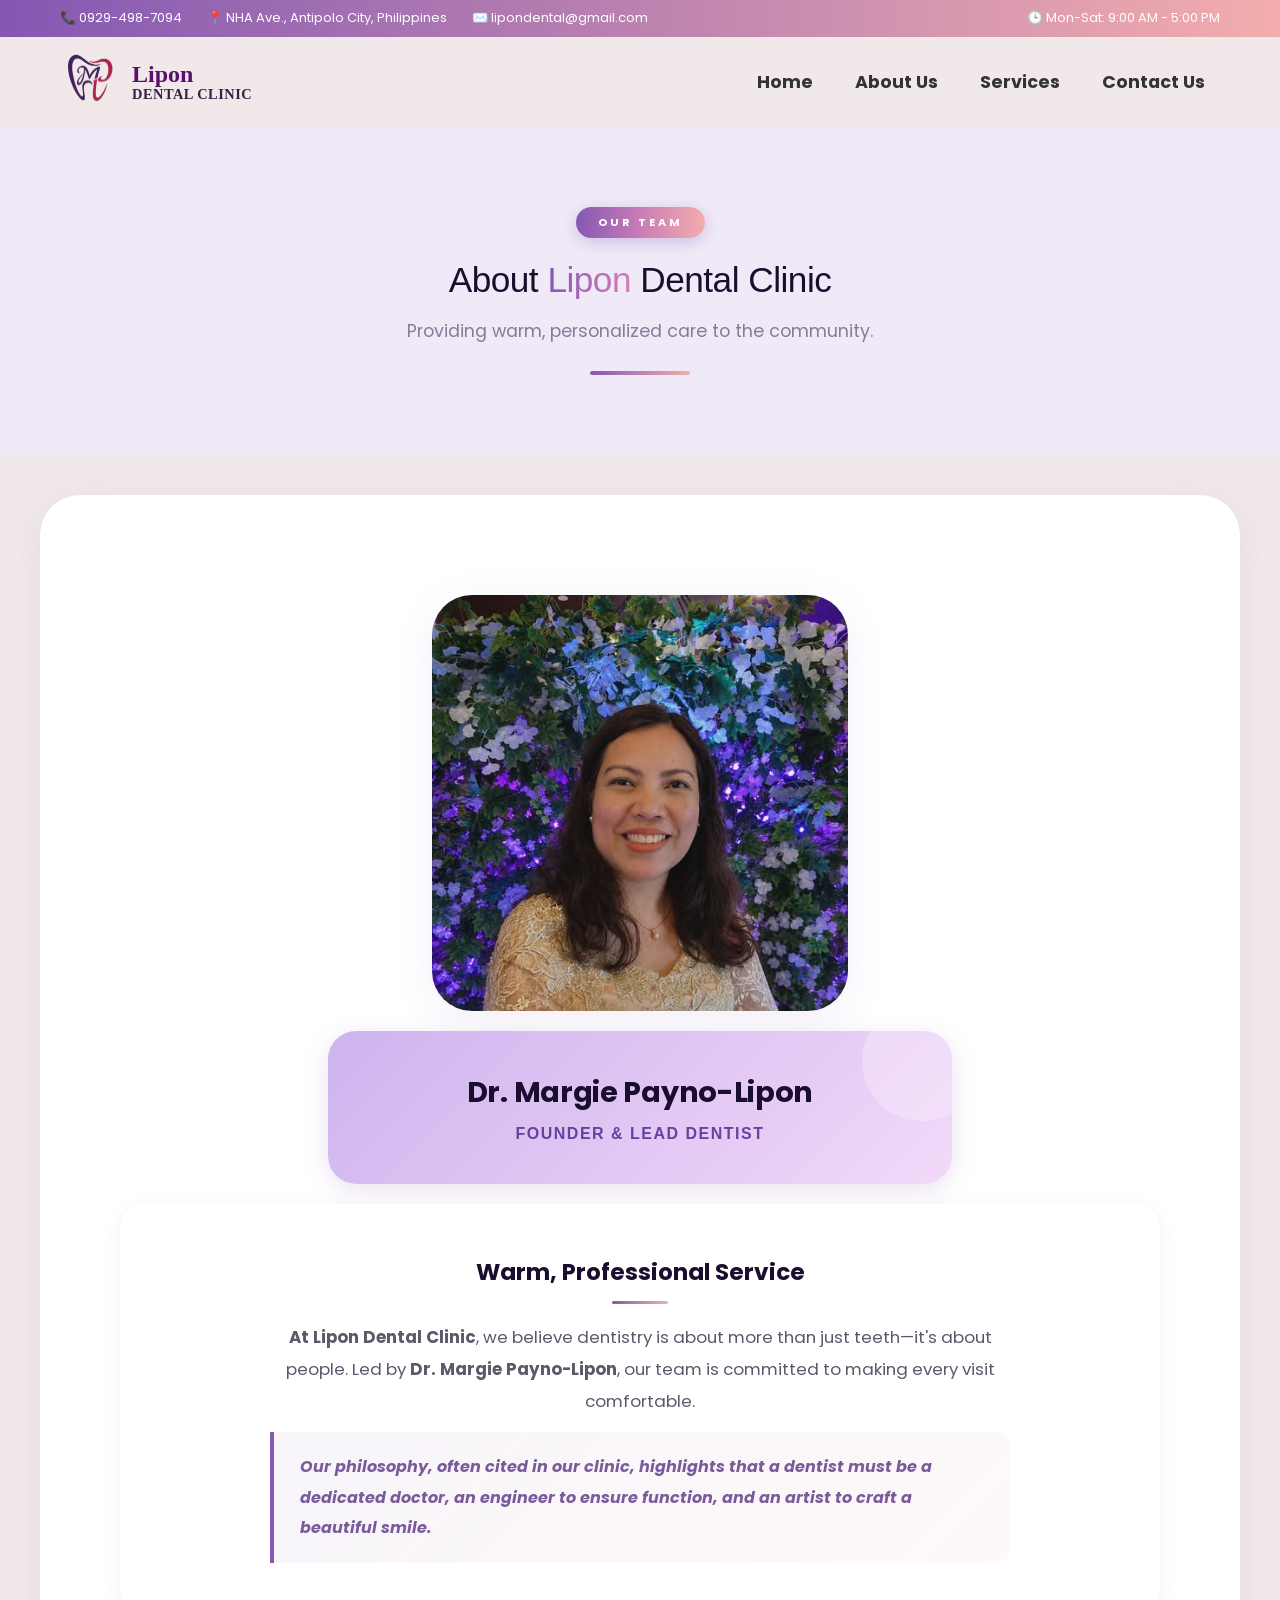
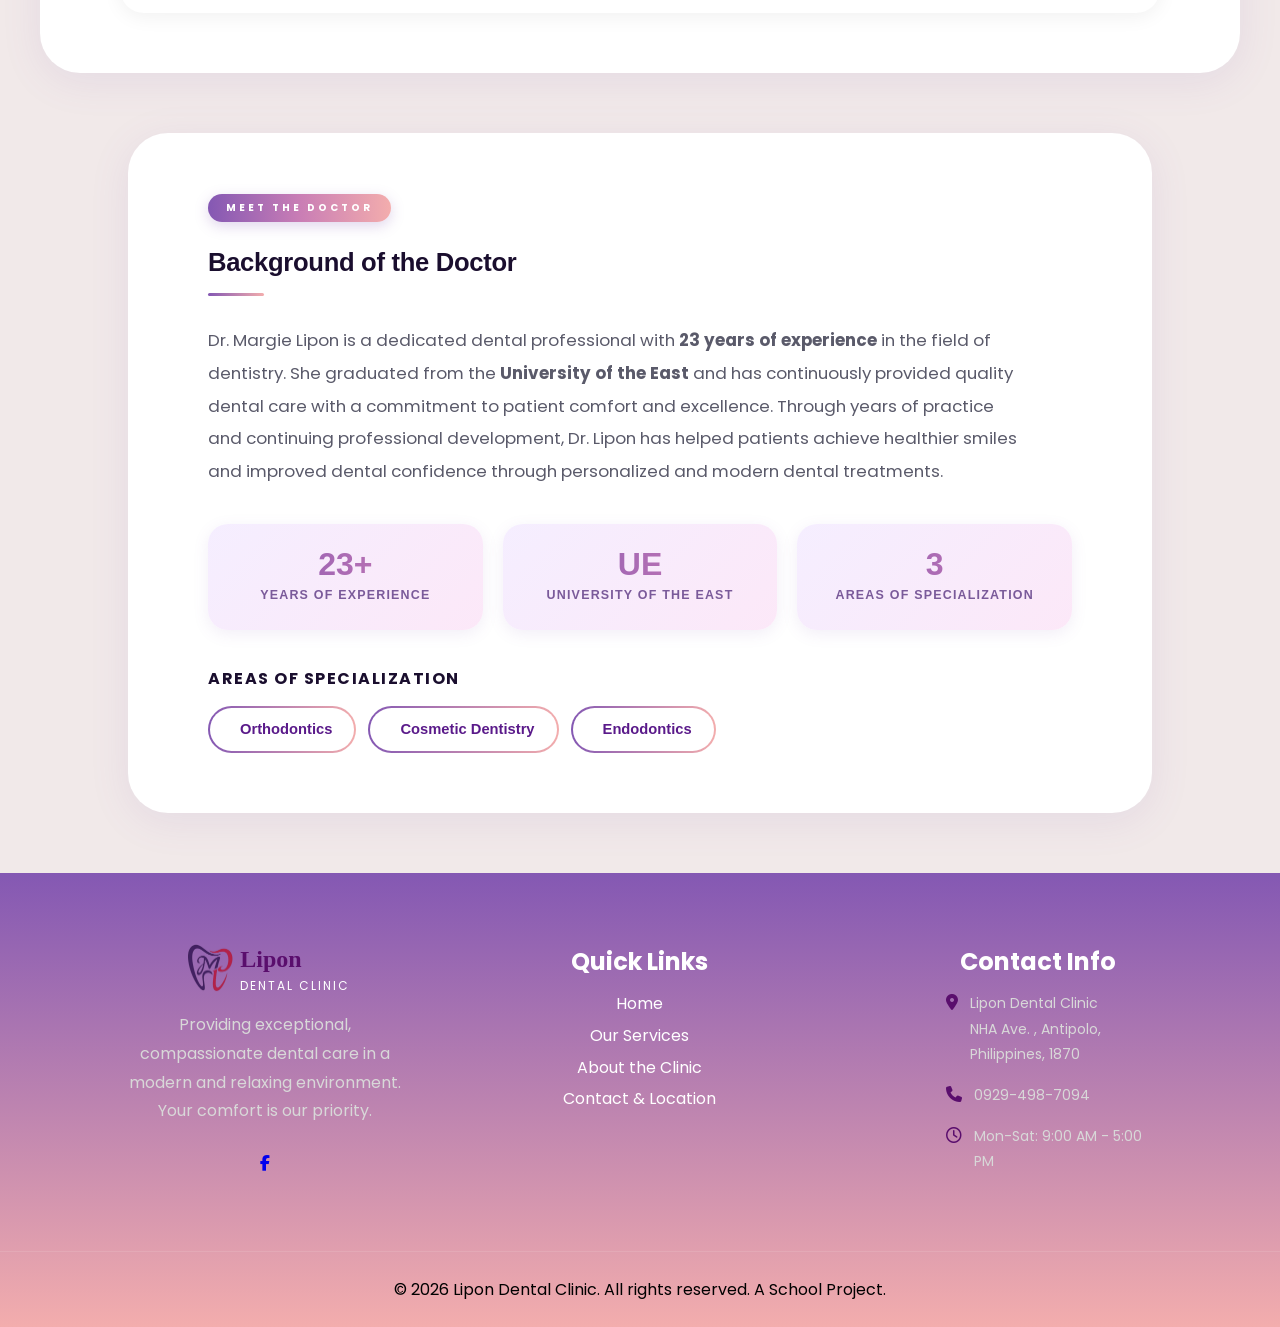
==== commit 101966d6: "Update about.html" ====
--- a/about.html
+++ b/about.html
@@ -179,7 +179,7 @@
 
   
   <div class="footer-bottom">
-    © 2026 BrightSmile Dental Clinic. All rights reserved. A School Project.
+    © 2026 Lipon Dental Clinic. All rights reserved. A School Project.
   </div>
 
     <script>
@@ -193,4 +193,4 @@
     });
 </script>
 </body>
-</html>+</html>
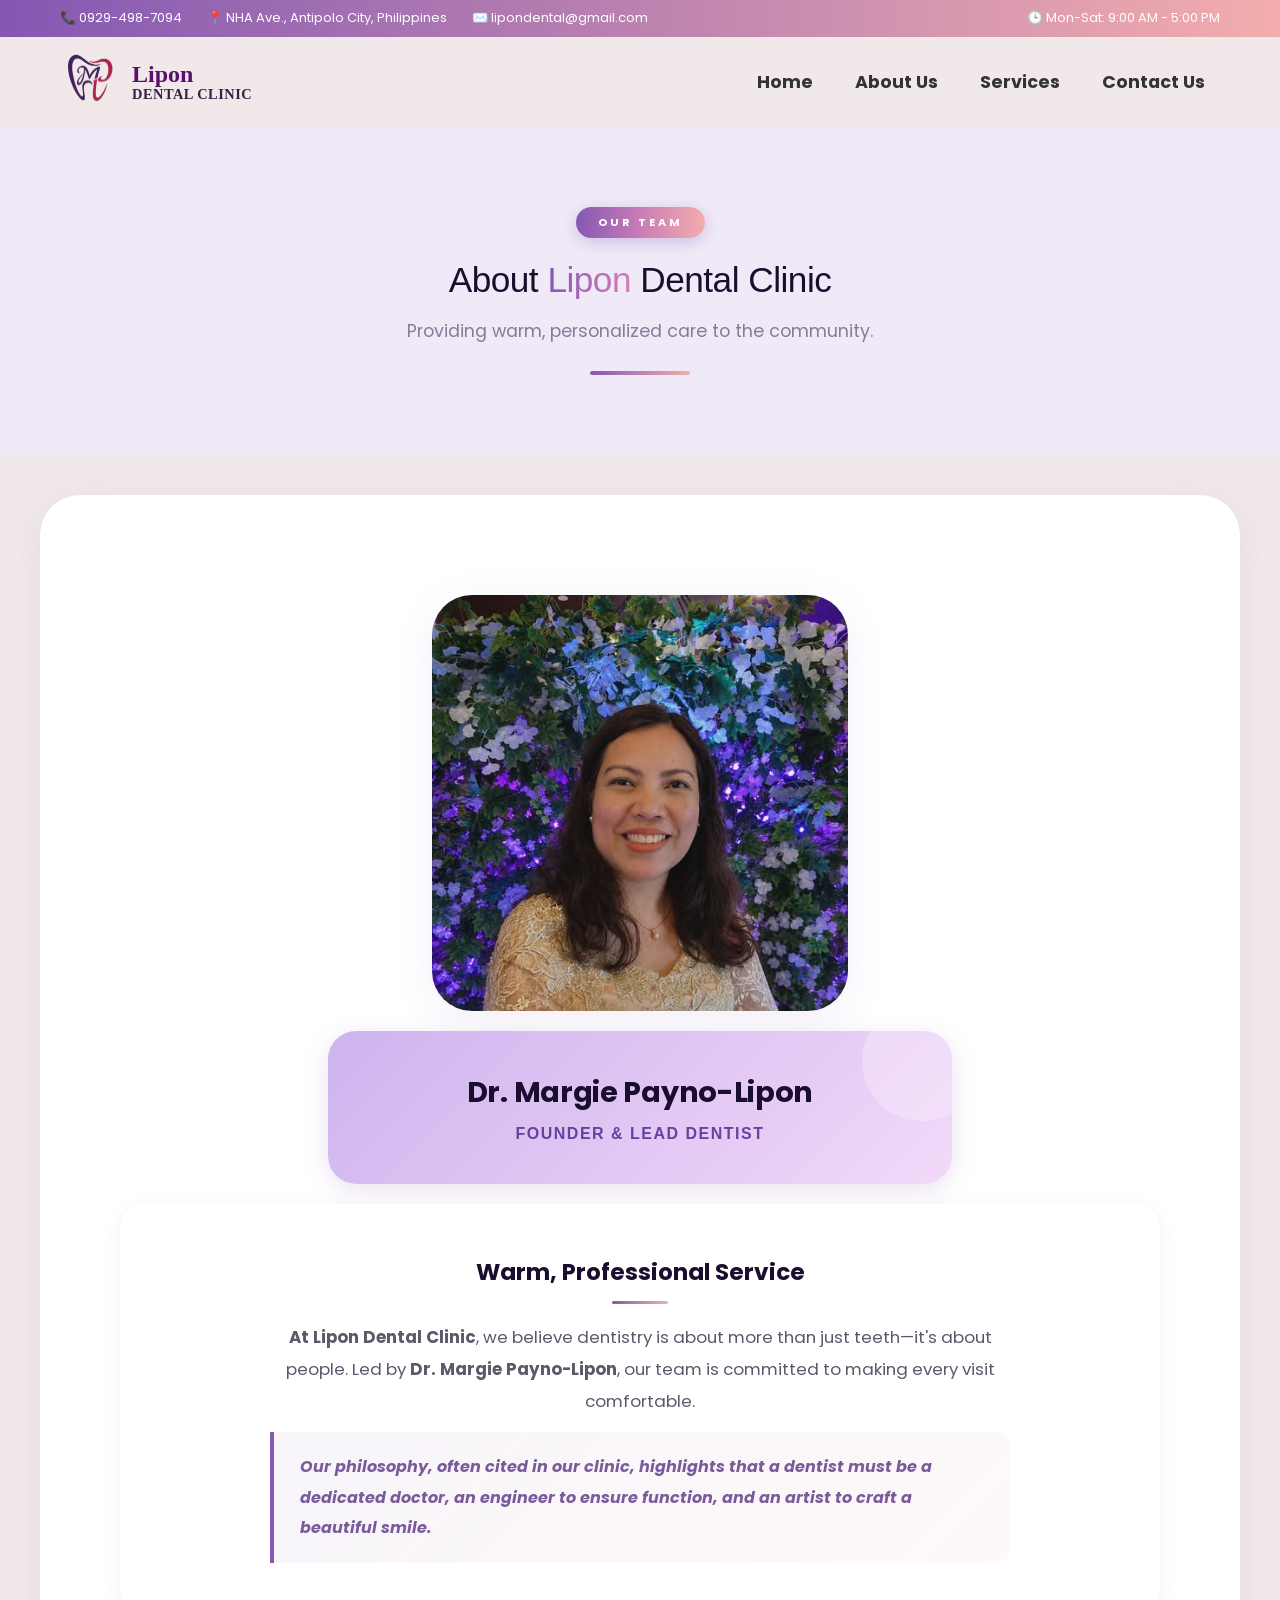
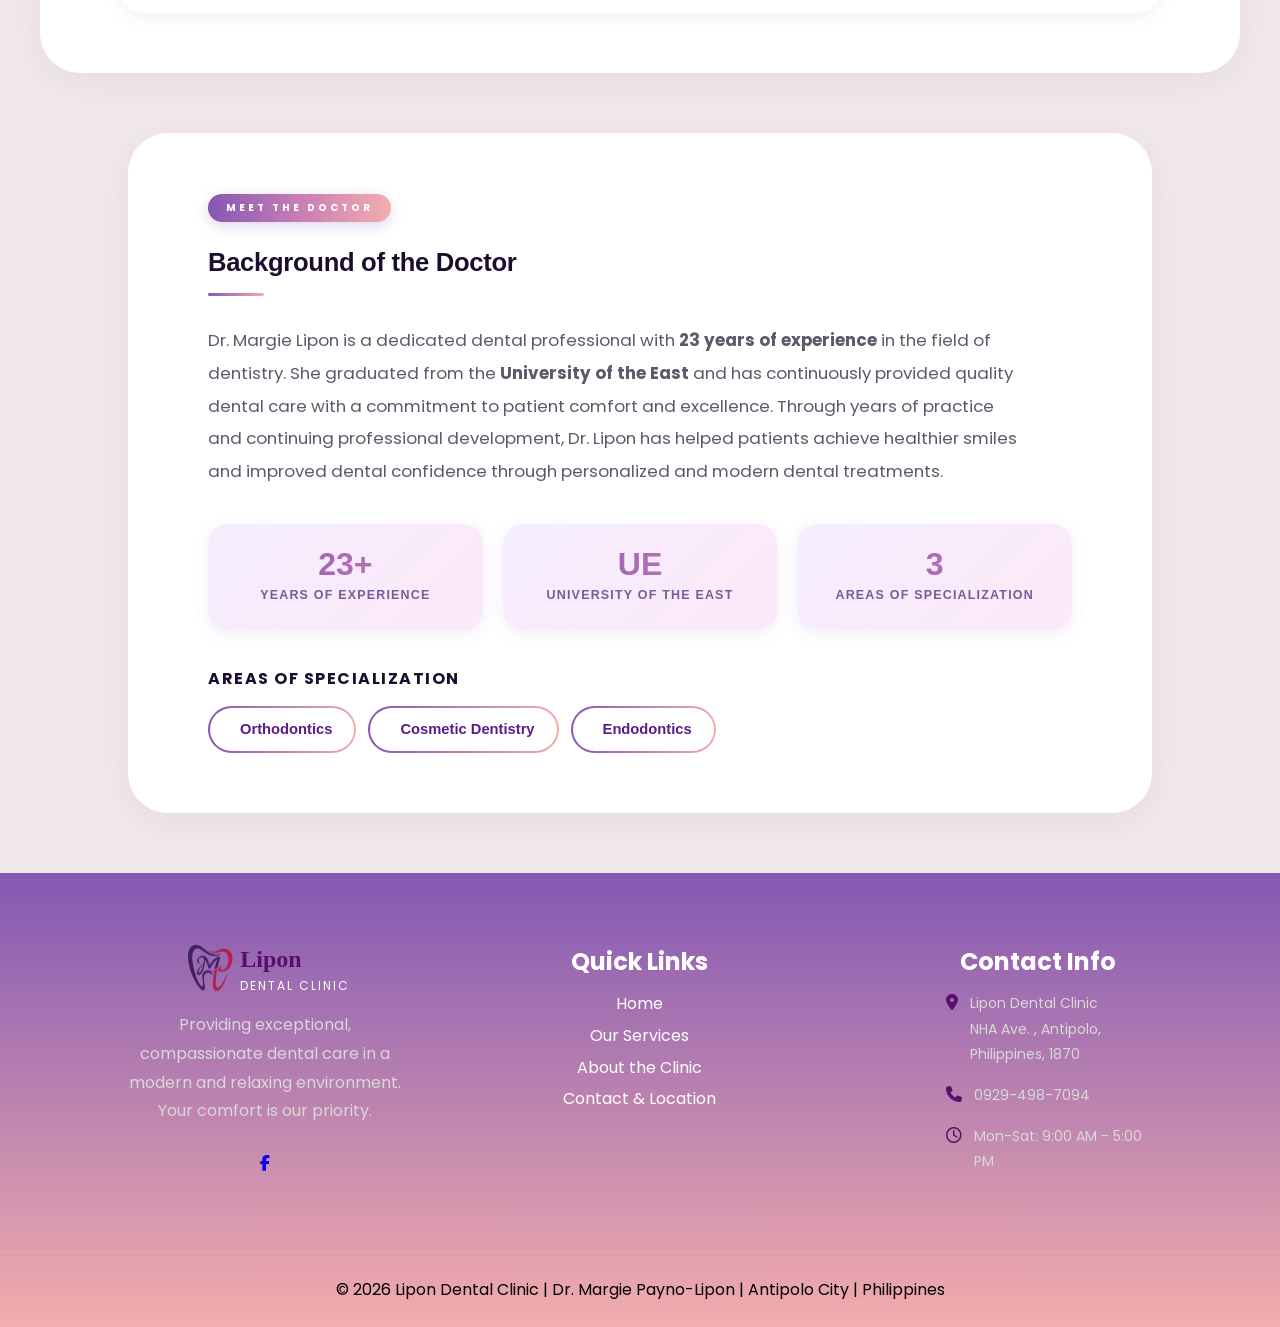
==== commit dcb67a21: "Update about.html" ====
--- a/about.html
+++ b/about.html
@@ -179,7 +179,7 @@
 
   
   <div class="footer-bottom">
-    © 2026 Lipon Dental Clinic. All rights reserved. A School Project.
+    © 2026 Lipon Dental Clinic | Dr. Margie Payno-Lipon | Antipolo City | Philippines
   </div>
 
     <script>
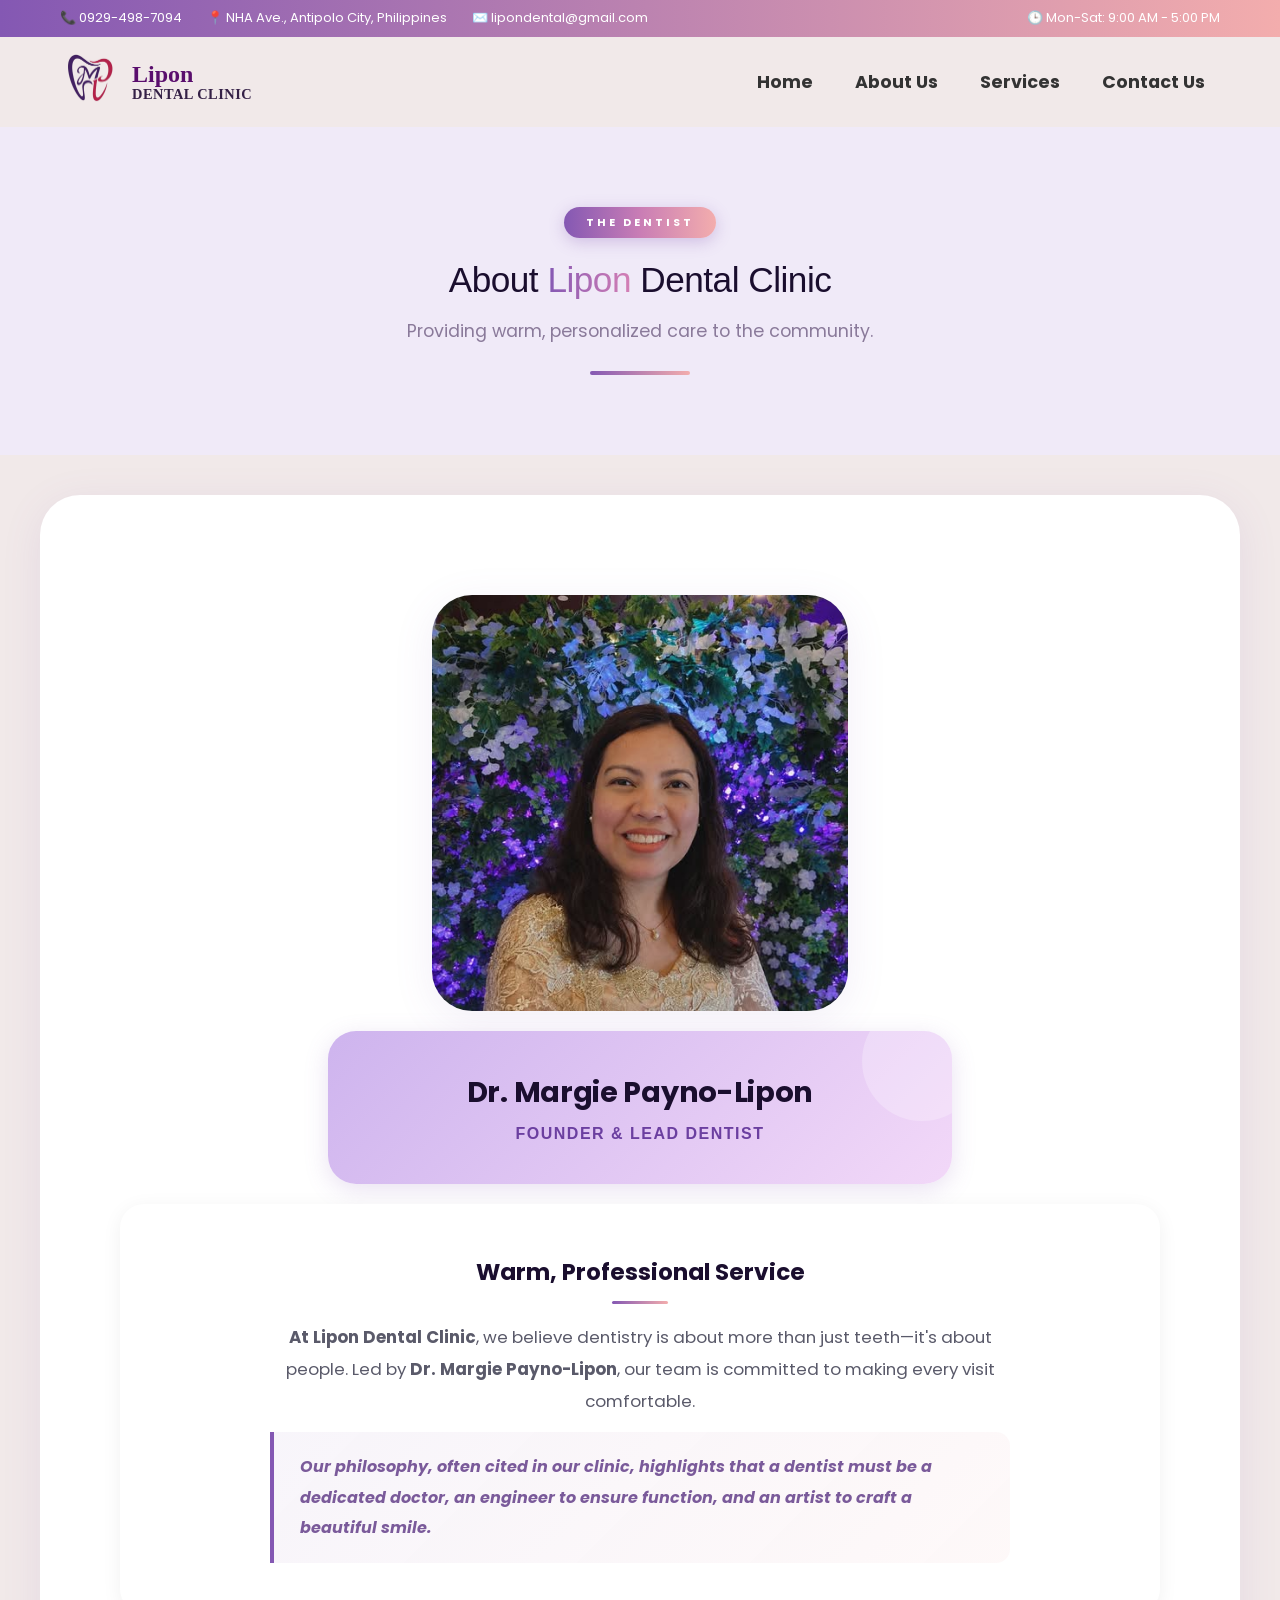
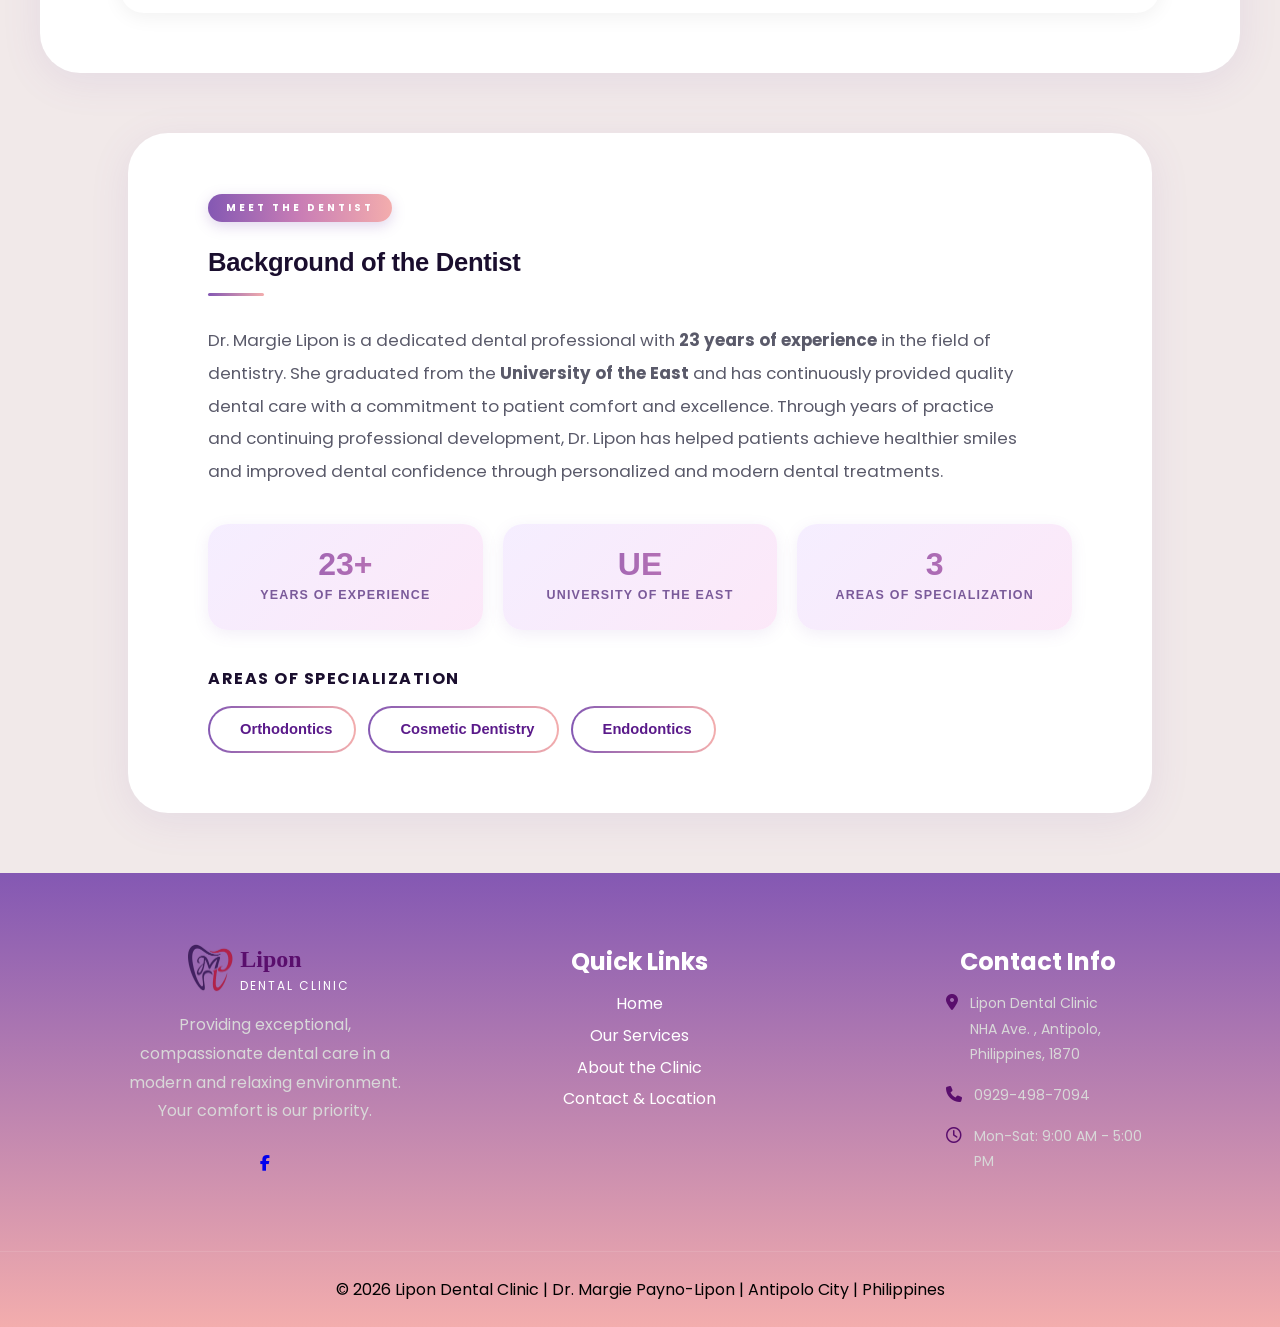
==== commit 88cdf46b: "Update about.html" ====
--- a/about.html
+++ b/about.html
@@ -50,7 +50,7 @@
 
     <main>
        <section class="headtext">
-    <span class="eyebrow"> Our Team </span>
+    <span class="eyebrow"> The dentist </span>
    
     <h1>About <span class="highlight">Lipon</span> Dental Clinic</h1>
     <p>Providing warm, personalized care to the community.</p>
@@ -77,8 +77,8 @@
 
         <!-- ── DOCTOR BACKGROUND SECTION ── -->
         <section class="doctor-bg-section">
-            <span class="section-label">Meet the Doctor</span>
-            <h3>Background of the Doctor</h3>
+            <span class="section-label">Meet the Dentist</span>
+            <h3>Background of the Dentist</h3>
             <div class="doctor-bg-divider"></div>
 
             <p class="bio">
